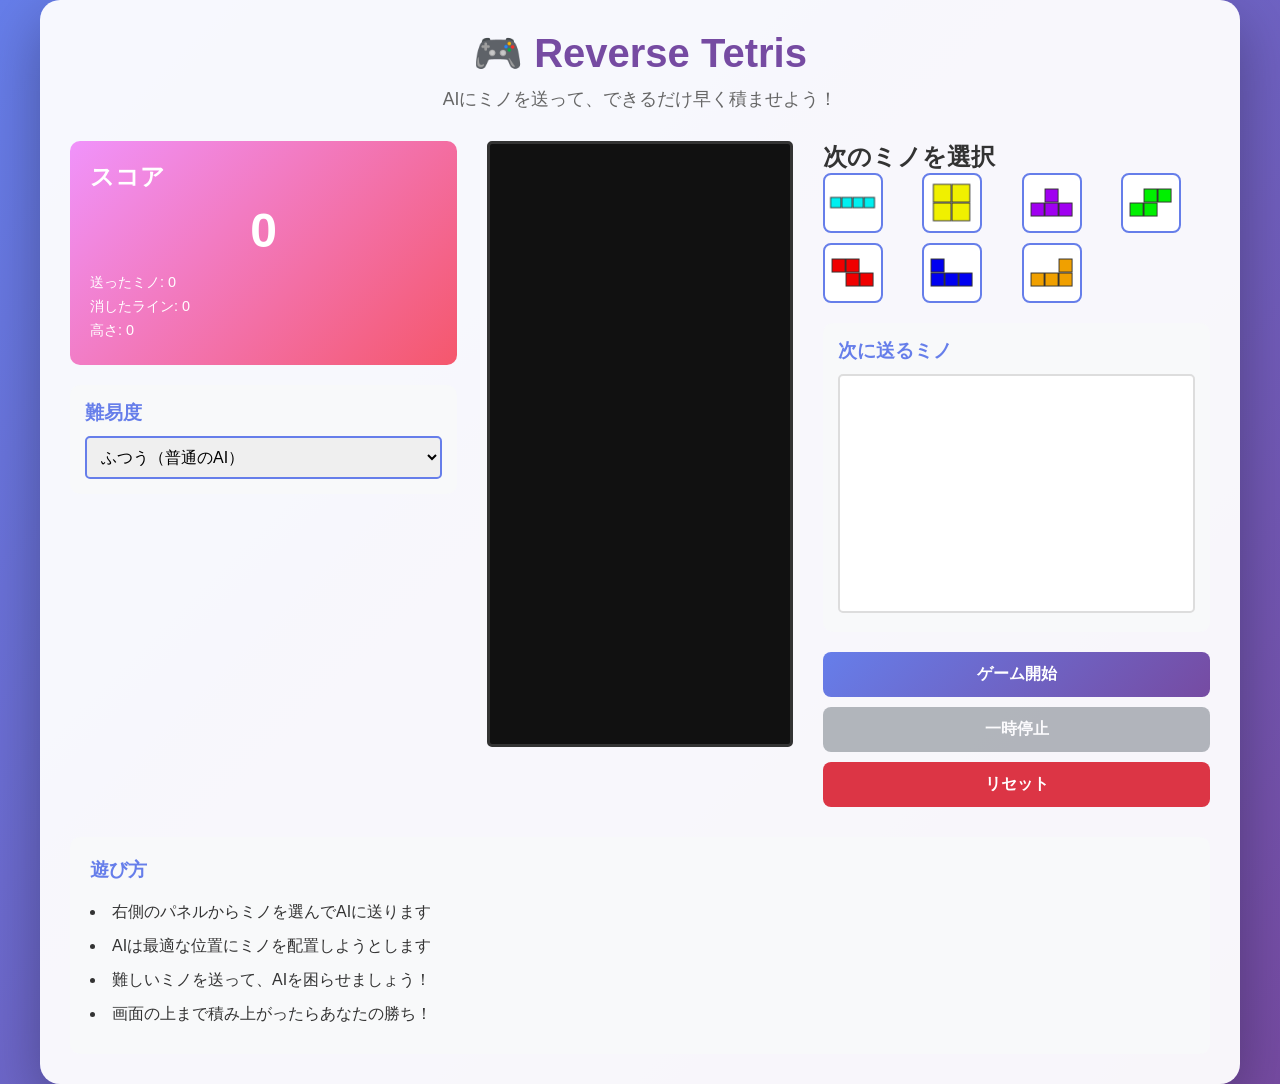
==== index.html @ d4513993 "Initial commit: Reverse Tetris game implementation - HTML/CSS layout with responsive design - Comple" ====
<!DOCTYPE html>
<html lang="ja">
<head>
    <meta charset="UTF-8">
    <meta name="viewport" content="width=device-width, initial-scale=1.0">
    <title>Reverse Tetris - AIを積ませろ！</title>
    <link rel="stylesheet" href="style.css">
</head>
<body>
    <div class="container">
        <h1>🎮 Reverse Tetris</h1>
        <p class="subtitle">AIにミノを送って、できるだけ早く積ませよう！</p>
        
        <div class="game-container">
            <div class="left-panel">
                <div class="score-board">
                    <h2>スコア</h2>
                    <div class="score" id="score">0</div>
                    <div class="stats">
                        <div>送ったミノ: <span id="pieces-sent">0</span></div>
                        <div>消したライン: <span id="lines-cleared">0</span></div>
                        <div>高さ: <span id="max-height">0</span></div>
                    </div>
                </div>
                
                <div class="difficulty">
                    <h3>難易度</h3>
                    <select id="difficulty">
                        <option value="easy">かんたん（弱いAI）</option>
                        <option value="normal" selected>ふつう（普通のAI）</option>
                        <option value="hard">むずかしい（強いAI）</option>
                    </select>
                </div>
            </div>
            
            <div class="center-panel">
                <canvas id="game-board" width="300" height="600"></canvas>
                <div class="game-status" id="game-status"></div>
            </div>
            
            <div class="right-panel">
                <h2>次のミノを選択</h2>
                <div class="piece-selector" id="piece-selector">
                    <!-- ミノ選択ボタンがここに生成される -->
                </div>
                <div class="next-queue">
                    <h3>次に送るミノ</h3>
                    <canvas id="next-piece" width="120" height="80"></canvas>
                </div>
                <div class="controls">
                    <button id="start-btn" class="btn btn-primary">ゲーム開始</button>
                    <button id="pause-btn" class="btn btn-secondary" disabled>一時停止</button>
                    <button id="reset-btn" class="btn btn-danger">リセット</button>
                </div>
            </div>
        </div>
        
        <div class="instructions">
            <h3>遊び方</h3>
            <ul>
                <li>右側のパネルからミノを選んでAIに送ります</li>
                <li>AIは最適な位置にミノを配置しようとします</li>
                <li>難しいミノを送って、AIを困らせましょう！</li>
                <li>画面の上まで積み上がったらあなたの勝ち！</li>
            </ul>
        </div>
    </div>
    
    <script src="tetris-ai.js"></script>
    <script src="game.js"></script>
</body>
</html>
---- style.css ----
* {
    margin: 0;
    padding: 0;
    box-sizing: border-box;
}

body {
    font-family: 'Segoe UI', Tahoma, Geneva, Verdana, sans-serif;
    background: linear-gradient(135deg, #667eea 0%, #764ba2 100%);
    min-height: 100vh;
    display: flex;
    justify-content: center;
    align-items: center;
    color: #333;
}

.container {
    background: rgba(255, 255, 255, 0.95);
    border-radius: 20px;
    padding: 30px;
    box-shadow: 0 20px 60px rgba(0, 0, 0, 0.3);
    max-width: 1200px;
    width: 95%;
}

h1 {
    text-align: center;
    color: #764ba2;
    margin-bottom: 10px;
    font-size: 2.5em;
}

.subtitle {
    text-align: center;
    color: #666;
    margin-bottom: 30px;
    font-size: 1.1em;
}

.game-container {
    display: flex;
    gap: 30px;
    margin-bottom: 30px;
    justify-content: center;
    flex-wrap: wrap;
}

.left-panel, .right-panel {
    flex: 1;
    min-width: 200px;
}

.center-panel {
    position: relative;
}

#game-board {
    border: 3px solid #333;
    background: #111;
    border-radius: 5px;
}

.score-board {
    background: linear-gradient(135deg, #f093fb 0%, #f5576c 100%);
    padding: 20px;
    border-radius: 10px;
    color: white;
    margin-bottom: 20px;
}

.score {
    font-size: 3em;
    font-weight: bold;
    text-align: center;
    margin: 10px 0;
}

.stats {
    margin-top: 15px;
}

.stats div {
    margin: 5px 0;
    font-size: 0.9em;
}

.difficulty {
    background: #f8f9fa;
    padding: 15px;
    border-radius: 10px;
}

.difficulty h3 {
    margin-bottom: 10px;
    color: #667eea;
}

.difficulty select {
    width: 100%;
    padding: 10px;
    border: 2px solid #667eea;
    border-radius: 5px;
    font-size: 1em;
    cursor: pointer;
}

.piece-selector {
    display: grid;
    grid-template-columns: repeat(4, 1fr);
    gap: 10px;
    margin-bottom: 20px;
}

.piece-btn {
    width: 60px;
    height: 60px;
    border: 2px solid #667eea;
    background: white;
    border-radius: 8px;
    cursor: pointer;
    transition: all 0.3s;
    position: relative;
}

.piece-btn:hover {
    transform: scale(1.1);
    background: #f0f0ff;
}

.piece-btn.selected {
    background: #667eea;
    border-color: #764ba2;
}

.piece-btn canvas {
    width: 100%;
    height: 100%;
}

.next-queue {
    background: #f8f9fa;
    padding: 15px;
    border-radius: 10px;
    margin-bottom: 20px;
}

.next-queue h3 {
    margin-bottom: 10px;
    color: #667eea;
}

#next-piece {
    background: white;
    border: 2px solid #ddd;
    border-radius: 5px;
    width: 100%;
}

.controls {
    display: flex;
    flex-direction: column;
    gap: 10px;
}

.btn {
    padding: 12px 20px;
    border: none;
    border-radius: 8px;
    font-size: 1em;
    cursor: pointer;
    transition: all 0.3s;
    font-weight: bold;
}

.btn-primary {
    background: linear-gradient(135deg, #667eea 0%, #764ba2 100%);
    color: white;
}

.btn-secondary {
    background: #6c757d;
    color: white;
}

.btn-danger {
    background: #dc3545;
    color: white;
}

.btn:hover:not(:disabled) {
    transform: translateY(-2px);
    box-shadow: 0 5px 15px rgba(0, 0, 0, 0.2);
}

.btn:disabled {
    opacity: 0.5;
    cursor: not-allowed;
}

.game-status {
    position: absolute;
    top: 50%;
    left: 50%;
    transform: translate(-50%, -50%);
    background: rgba(255, 255, 255, 0.95);
    padding: 30px;
    border-radius: 15px;
    text-align: center;
    display: none;
    box-shadow: 0 10px 30px rgba(0, 0, 0, 0.3);
}

.game-status.show {
    display: block;
}

.game-status h2 {
    color: #764ba2;
    margin-bottom: 15px;
}

.instructions {
    background: #f8f9fa;
    padding: 20px;
    border-radius: 10px;
}

.instructions h3 {
    color: #667eea;
    margin-bottom: 15px;
}

.instructions ul {
    list-style-position: inside;
    line-height: 1.8;
}

.instructions li {
    margin: 5px 0;
}

@media (max-width: 768px) {
    .game-container {
        flex-direction: column;
        align-items: center;
    }
    
    .left-panel, .right-panel {
        width: 100%;
        max-width: 400px;
    }
}
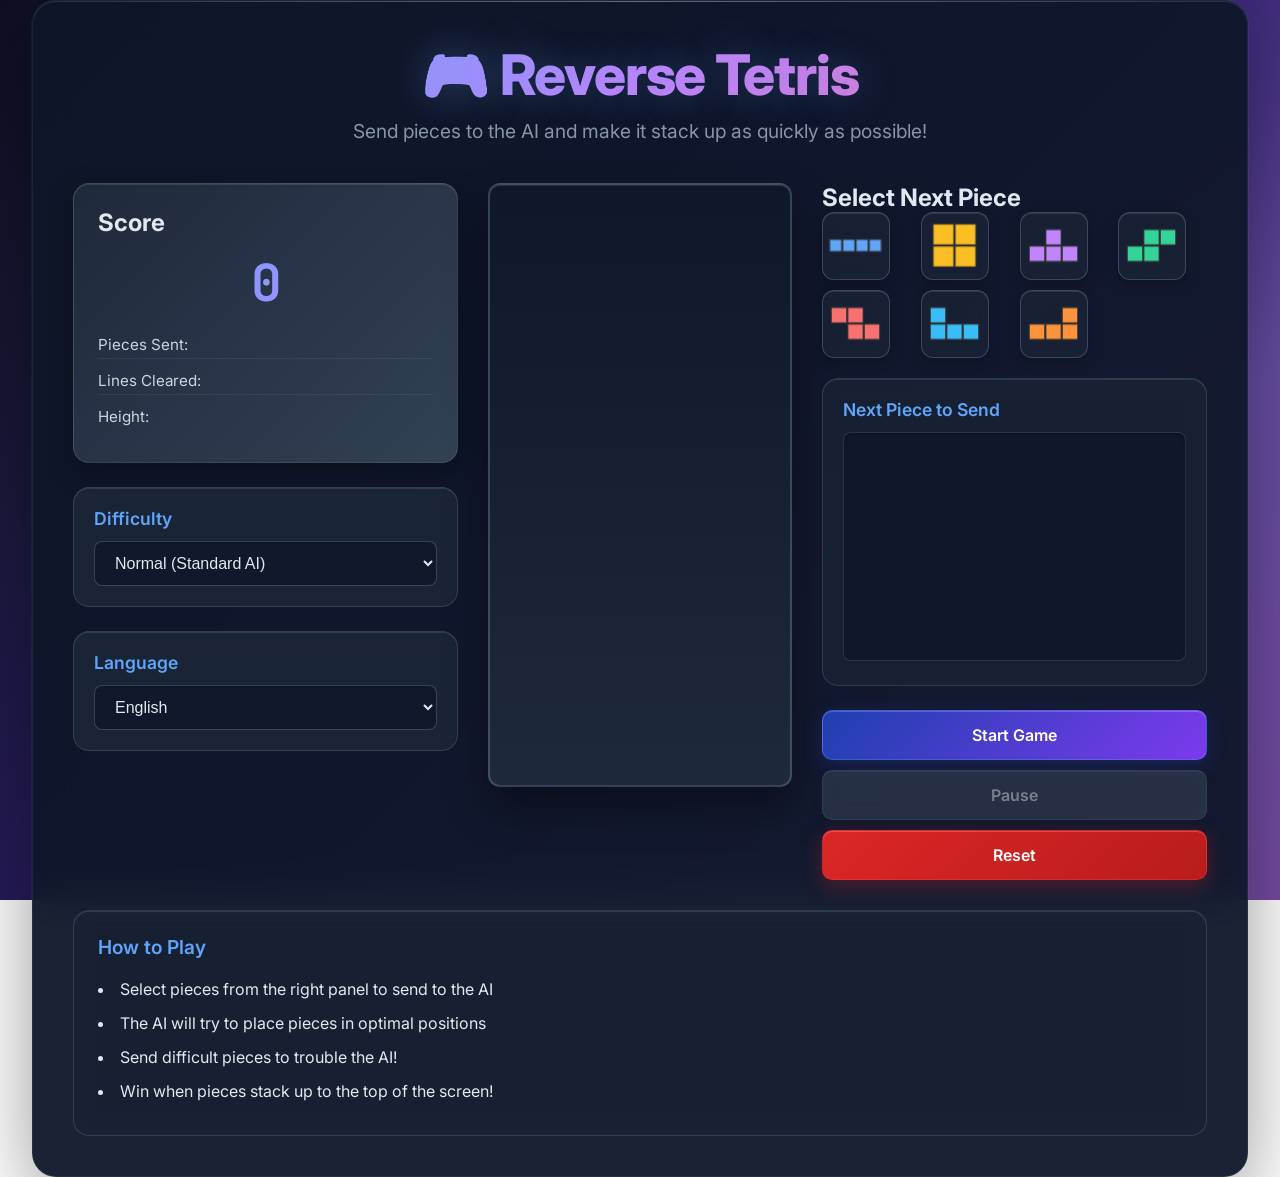
==== commit 135331ca: "Add complete multilingual support (English, Japanese, Chinese) - Implemented comprehensive translati" ====
--- a/index.html
+++ b/index.html
@@ -1,34 +1,43 @@
 <!DOCTYPE html>
-<html lang="ja">
+<html lang="en">
 <head>
     <meta charset="UTF-8">
     <meta name="viewport" content="width=device-width, initial-scale=1.0">
-    <title>Reverse Tetris - AIを積ませろ！</title>
+    <title>Reverse Tetris - Make the AI Stack Up!</title>
     <link rel="stylesheet" href="style.css">
 </head>
 <body>
     <div class="container">
-        <h1>🎮 Reverse Tetris</h1>
-        <p class="subtitle">AIにミノを送って、できるだけ早く積ませよう！</p>
+        <h1 id="page-title">🎮 Reverse Tetris</h1>
+        <p class="subtitle" id="page-subtitle">Send pieces to the AI and make it stack up as quickly as possible!</p>
         
         <div class="game-container">
             <div class="left-panel">
                 <div class="score-board">
-                    <h2>スコア</h2>
+                    <h2 id="score-label">Score</h2>
                     <div class="score" id="score">0</div>
                     <div class="stats">
-                        <div>送ったミノ: <span id="pieces-sent">0</span></div>
-                        <div>消したライン: <span id="lines-cleared">0</span></div>
-                        <div>高さ: <span id="max-height">0</span></div>
+                        <div id="pieces-sent-label">Pieces Sent: <span id="pieces-sent">0</span></div>
+                        <div id="lines-cleared-label">Lines Cleared: <span id="lines-cleared">0</span></div>
+                        <div id="height-label">Height: <span id="max-height">0</span></div>
                     </div>
                 </div>
                 
                 <div class="difficulty">
-                    <h3>難易度</h3>
+                    <h3 id="difficulty-label">Difficulty</h3>
                     <select id="difficulty">
-                        <option value="easy">かんたん（弱いAI）</option>
-                        <option value="normal" selected>ふつう（普通のAI）</option>
-                        <option value="hard">むずかしい（強いAI）</option>
+                        <option value="easy">Easy (Weak AI)</option>
+                        <option value="normal" selected>Normal (Standard AI)</option>
+                        <option value="hard">Hard (Strong AI)</option>
+                    </select>
+                </div>
+                
+                <div class="language-selector">
+                    <h3 id="language-label">Language</h3>
+                    <select id="language-select">
+                        <option value="en" selected>English</option>
+                        <option value="ja">日本語</option>
+                        <option value="zh">中文</option>
                     </select>
                 </div>
             </div>
@@ -39,33 +48,34 @@
             </div>
             
             <div class="right-panel">
-                <h2>次のミノを選択</h2>
+                <h2 id="select-piece-label">Select Next Piece</h2>
                 <div class="piece-selector" id="piece-selector">
                     <!-- ミノ選択ボタンがここに生成される -->
                 </div>
                 <div class="next-queue">
-                    <h3>次に送るミノ</h3>
+                    <h3 id="next-piece-label">Next Piece to Send</h3>
                     <canvas id="next-piece" width="120" height="80"></canvas>
                 </div>
                 <div class="controls">
-                    <button id="start-btn" class="btn btn-primary">ゲーム開始</button>
-                    <button id="pause-btn" class="btn btn-secondary" disabled>一時停止</button>
-                    <button id="reset-btn" class="btn btn-danger">リセット</button>
+                    <button id="start-btn" class="btn btn-primary">Start Game</button>
+                    <button id="pause-btn" class="btn btn-secondary" disabled>Pause</button>
+                    <button id="reset-btn" class="btn btn-danger">Reset</button>
                 </div>
             </div>
         </div>
         
         <div class="instructions">
-            <h3>遊び方</h3>
+            <h3 id="instructions-title">How to Play</h3>
             <ul>
-                <li>右側のパネルからミノを選んでAIに送ります</li>
-                <li>AIは最適な位置にミノを配置しようとします</li>
-                <li>難しいミノを送って、AIを困らせましょう！</li>
-                <li>画面の上まで積み上がったらあなたの勝ち！</li>
+                <li id="instruction1">Select pieces from the right panel to send to the AI</li>
+                <li id="instruction2">The AI will try to place pieces in optimal positions</li>
+                <li id="instruction3">Send difficult pieces to trouble the AI!</li>
+                <li id="instruction4">Win when pieces stack up to the top of the screen!</li>
             </ul>
         </div>
     </div>
     
+    <script src="translations.js"></script>
     <script src="tetris-ai.js"></script>
     <script src="game.js"></script>
 </body>
--- a/style.css
+++ b/style.css
@@ -1,3 +1,5 @@
+@import url('https://fonts.googleapis.com/css2?family=Inter:wght@300;400;500;600;700;800&family=JetBrains+Mono:wght@400;500&display=swap');
+
 * {
     margin: 0;
     padding: 0;
@@ -5,36 +7,75 @@
 }
 
 body {
-    font-family: 'Segoe UI', Tahoma, Geneva, Verdana, sans-serif;
-    background: linear-gradient(135deg, #667eea 0%, #764ba2 100%);
+    font-family: 'Inter', -apple-system, BlinkMacSystemFont, 'Segoe UI', sans-serif;
+    background: linear-gradient(135deg, #0f0f23 0%, #1a1a3e 25%, #2d1b69 50%, #654ea3 75%, #764ba2 100%);
+    background-attachment: fixed;
     min-height: 100vh;
     display: flex;
     justify-content: center;
     align-items: center;
-    color: #333;
+    color: #e2e8f0;
+    overflow-x: auto;
+    animation: backgroundShift 20s ease-in-out infinite;
+}
+
+@keyframes backgroundShift {
+    0%, 100% { background-position: 0% 50%; }
+    50% { background-position: 100% 50%; }
 }
 
 .container {
-    background: rgba(255, 255, 255, 0.95);
-    border-radius: 20px;
-    padding: 30px;
-    box-shadow: 0 20px 60px rgba(0, 0, 0, 0.3);
-    max-width: 1200px;
+    background: rgba(15, 23, 42, 0.95);
+    backdrop-filter: blur(20px);
+    border: 1px solid rgba(148, 163, 184, 0.1);
+    border-radius: 24px;
+    padding: 40px;
+    box-shadow: 
+        0 25px 80px rgba(0, 0, 0, 0.4),
+        0 0 0 1px rgba(255, 255, 255, 0.05),
+        inset 0 1px 0 rgba(255, 255, 255, 0.1);
+    max-width: 1300px;
     width: 95%;
+    position: relative;
+    overflow: hidden;
+}
+
+.container::before {
+    content: '';
+    position: absolute;
+    top: 0;
+    left: 0;
+    right: 0;
+    height: 1px;
+    background: linear-gradient(90deg, transparent, rgba(148, 163, 184, 0.5), transparent);
 }
 
 h1 {
     text-align: center;
-    color: #764ba2;
+    background: linear-gradient(135deg, #60a5fa 0%, #c084fc 50%, #f472b6 100%);
+    background-clip: text;
+    -webkit-background-clip: text;
+    -webkit-text-fill-color: transparent;
     margin-bottom: 10px;
-    font-size: 2.5em;
+    font-size: 3.5em;
+    font-weight: 800;
+    letter-spacing: -0.02em;
+    text-shadow: 0 0 40px rgba(96, 165, 250, 0.3);
+    animation: titleGlow 3s ease-in-out infinite alternate;
+}
+
+@keyframes titleGlow {
+    from { filter: drop-shadow(0 0 10px rgba(96, 165, 250, 0.5)); }
+    to { filter: drop-shadow(0 0 20px rgba(192, 132, 252, 0.7)); }
 }
 
 .subtitle {
     text-align: center;
-    color: #666;
-    margin-bottom: 30px;
-    font-size: 1.1em;
+    color: #94a3b8;
+    margin-bottom: 40px;
+    font-size: 1.2em;
+    font-weight: 400;
+    opacity: 0.9;
 }
 
 .game-container {
@@ -55,24 +96,76 @@
 }
 
 #game-board {
-    border: 3px solid #333;
-    background: #111;
-    border-radius: 5px;
+    border: 2px solid rgba(148, 163, 184, 0.3);
+    background: linear-gradient(180deg, #0f172a 0%, #1e293b 100%);
+    border-radius: 12px;
+    box-shadow: 
+        0 20px 40px rgba(0, 0, 0, 0.4),
+        inset 0 1px 0 rgba(255, 255, 255, 0.1);
+    position: relative;
+    overflow: hidden;
+}
+
+#game-board::before {
+    content: '';
+    position: absolute;
+    top: -2px;
+    left: -2px;
+    right: -2px;
+    bottom: -2px;
+    background: linear-gradient(45deg, #60a5fa, #c084fc, #f472b6, #60a5fa);
+    background-size: 400% 400%;
+    border-radius: 12px;
+    z-index: -1;
+    animation: borderGlow 3s ease infinite;
+}
+
+@keyframes borderGlow {
+    0%, 100% { background-position: 0% 50%; }
+    50% { background-position: 100% 50%; }
 }
 
 .score-board {
-    background: linear-gradient(135deg, #f093fb 0%, #f5576c 100%);
-    padding: 20px;
-    border-radius: 10px;
-    color: white;
-    margin-bottom: 20px;
+    background: linear-gradient(135deg, #1e293b 0%, #334155 100%);
+    border: 1px solid rgba(148, 163, 184, 0.2);
+    padding: 24px;
+    border-radius: 16px;
+    color: #e2e8f0;
+    margin-bottom: 24px;
+    position: relative;
+    overflow: hidden;
+    box-shadow: 
+        0 10px 30px rgba(0, 0, 0, 0.3),
+        inset 0 1px 0 rgba(255, 255, 255, 0.1);
+}
+
+.score-board::before {
+    content: '';
+    position: absolute;
+    top: 0;
+    left: -100%;
+    width: 100%;
+    height: 2px;
+    background: linear-gradient(90deg, transparent, #60a5fa, transparent);
+    animation: scoreboardShimmer 3s infinite;
+}
+
+@keyframes scoreboardShimmer {
+    0% { left: -100%; }
+    100% { left: 100%; }
 }
 
 .score {
-    font-size: 3em;
-    font-weight: bold;
+    font-size: 3.2em;
+    font-weight: 700;
     text-align: center;
-    margin: 10px 0;
+    margin: 12px 0;
+    background: linear-gradient(135deg, #60a5fa, #c084fc);
+    background-clip: text;
+    -webkit-background-clip: text;
+    -webkit-text-fill-color: transparent;
+    font-family: 'JetBrains Mono', monospace;
+    letter-spacing: -0.02em;
 }
 
 .stats {
@@ -80,28 +173,84 @@
 }
 
 .stats div {
-    margin: 5px 0;
-    font-size: 0.9em;
+    margin: 8px 0;
+    font-size: 0.95em;
+    padding: 4px 0;
+    border-bottom: 1px solid rgba(148, 163, 184, 0.1);
+    color: #cbd5e1;
+}
+
+.stats div:last-child {
+    border-bottom: none;
 }
 
 .difficulty {
-    background: #f8f9fa;
-    padding: 15px;
-    border-radius: 10px;
+    background: rgba(30, 41, 59, 0.8);
+    border: 1px solid rgba(148, 163, 184, 0.2);
+    padding: 20px;
+    border-radius: 16px;
+    backdrop-filter: blur(10px);
+    box-shadow: inset 0 1px 0 rgba(255, 255, 255, 0.1);
 }
 
 .difficulty h3 {
-    margin-bottom: 10px;
-    color: #667eea;
+    margin-bottom: 12px;
+    color: #60a5fa;
+    font-weight: 600;
+    font-size: 1.1em;
 }
 
 .difficulty select {
     width: 100%;
-    padding: 10px;
-    border: 2px solid #667eea;
-    border-radius: 5px;
+    padding: 12px 16px;
+    border: 1px solid rgba(148, 163, 184, 0.3);
+    border-radius: 8px;
     font-size: 1em;
     cursor: pointer;
+    background: rgba(15, 23, 42, 0.8);
+    color: #e2e8f0;
+    transition: all 0.2s ease;
+}
+
+.difficulty select:focus {
+    outline: none;
+    border-color: #60a5fa;
+    box-shadow: 0 0 0 3px rgba(96, 165, 250, 0.1);
+}
+
+.language-selector {
+    background: rgba(30, 41, 59, 0.8);
+    border: 1px solid rgba(148, 163, 184, 0.2);
+    padding: 20px;
+    border-radius: 16px;
+    backdrop-filter: blur(10px);
+    box-shadow: inset 0 1px 0 rgba(255, 255, 255, 0.1);
+    margin-top: 24px;
+}
+
+.language-selector h3 {
+    margin-bottom: 12px;
+    color: #60a5fa;
+    font-weight: 600;
+    font-size: 1.1em;
+}
+
+.language-selector select {
+    width: 100%;
+    padding: 12px 16px;
+    border: 1px solid rgba(148, 163, 184, 0.3);
+    border-radius: 8px;
+    font-size: 1em;
+    cursor: pointer;
+    background: rgba(15, 23, 42, 0.8);
+    color: #e2e8f0;
+    transition: all 0.2s ease;
+}
+
+.language-selector select:focus {
+    outline: none;
+    border-color: #60a5fa;
+    box-shadow: 0 0 0 3px rgba(96, 165, 250, 0.1);
 }
 
 .piece-selector {
@@ -112,48 +261,82 @@
 }
 
 .piece-btn {
-    width: 60px;
-    height: 60px;
-    border: 2px solid #667eea;
-    background: white;
+    width: 68px;
+    height: 68px;
+    border: 1px solid rgba(148, 163, 184, 0.3);
+    background: rgba(30, 41, 59, 0.6);
+    border-radius: 12px;
+    cursor: pointer;
+    transition: all 0.2s cubic-bezier(0.4, 0, 0.2, 1);
+    position: relative;
+    overflow: hidden;
+    backdrop-filter: blur(10px);
+    box-shadow: 
+        0 4px 12px rgba(0, 0, 0, 0.2),
+        inset 0 1px 0 rgba(255, 255, 255, 0.1);
+}
+
+.piece-btn::before {
+    content: '';
+    position: absolute;
+    top: 0;
+    left: 0;
+    right: 0;
+    bottom: 0;
+    background: linear-gradient(135deg, rgba(96, 165, 250, 0.1), rgba(192, 132, 252, 0.1));
+    opacity: 0;
+    transition: opacity 0.2s ease;
+}
+
+.piece-btn:hover {
+    transform: scale(1.05) translateY(-2px);
+    border-color: #60a5fa;
+    box-shadow: 
+        0 8px 25px rgba(96, 165, 250, 0.2),
+        0 4px 12px rgba(0, 0, 0, 0.3);
+}
+
+.piece-btn:hover::before {
+    opacity: 1;
+}
+
+.piece-btn.selected {
+    background: linear-gradient(135deg, #1e40af, #7c3aed);
+    border-color: #60a5fa;
+    box-shadow: 
+        0 0 20px rgba(96, 165, 250, 0.4),
+        0 8px 25px rgba(0, 0, 0, 0.3);
+    transform: scale(1.02);
+}
+
+.piece-btn canvas {
+    width: 100%;
+    height: 100%;
+}
+
+.next-queue {
+    background: rgba(30, 41, 59, 0.6);
+    border: 1px solid rgba(148, 163, 184, 0.2);
+    padding: 20px;
+    border-radius: 16px;
+    margin-bottom: 24px;
+    backdrop-filter: blur(10px);
+    box-shadow: inset 0 1px 0 rgba(255, 255, 255, 0.1);
+}
+
+.next-queue h3 {
+    margin-bottom: 12px;
+    color: #60a5fa;
+    font-weight: 600;
+    font-size: 1.1em;
+}
+
+#next-piece {
+    background: rgba(15, 23, 42, 0.8);
+    border: 1px solid rgba(148, 163, 184, 0.2);
     border-radius: 8px;
-    cursor: pointer;
-    transition: all 0.3s;
-    position: relative;
-}
-
-.piece-btn:hover {
-    transform: scale(1.1);
-    background: #f0f0ff;
-}
-
-.piece-btn.selected {
-    background: #667eea;
-    border-color: #764ba2;
-}
-
-.piece-btn canvas {
-    width: 100%;
-    height: 100%;
-}
-
-.next-queue {
-    background: #f8f9fa;
-    padding: 15px;
-    border-radius: 10px;
-    margin-bottom: 20px;
-}
-
-.next-queue h3 {
-    margin-bottom: 10px;
-    color: #667eea;
-}
-
-#next-piece {
-    background: white;
-    border: 2px solid #ddd;
-    border-radius: 5px;
-    width: 100%;
+    width: 100%;
+    box-shadow: inset 0 2px 4px rgba(0, 0, 0, 0.2);
 }
 
 .controls {
@@ -163,33 +346,70 @@
 }
 
 .btn {
-    padding: 12px 20px;
-    border: none;
-    border-radius: 8px;
+    padding: 14px 24px;
+    border: 1px solid transparent;
+    border-radius: 10px;
     font-size: 1em;
     cursor: pointer;
-    transition: all 0.3s;
-    font-weight: bold;
+    transition: all 0.2s cubic-bezier(0.4, 0, 0.2, 1);
+    font-weight: 600;
+    font-family: 'Inter', sans-serif;
+    position: relative;
+    overflow: hidden;
+    backdrop-filter: blur(10px);
+}
+
+.btn::before {
+    content: '';
+    position: absolute;
+    top: 0;
+    left: -100%;
+    width: 100%;
+    height: 100%;
+    background: linear-gradient(90deg, transparent, rgba(255, 255, 255, 0.1), transparent);
+    transition: left 0.6s ease;
+}
+
+.btn:hover::before {
+    left: 100%;
 }
 
 .btn-primary {
-    background: linear-gradient(135deg, #667eea 0%, #764ba2 100%);
+    background: linear-gradient(135deg, #1e40af 0%, #7c3aed 100%);
     color: white;
+    border-color: rgba(96, 165, 250, 0.3);
+    box-shadow: 
+        0 6px 20px rgba(30, 64, 175, 0.3),
+        inset 0 1px 0 rgba(255, 255, 255, 0.2);
 }
 
 .btn-secondary {
-    background: #6c757d;
+    background: rgba(71, 85, 105, 0.8);
+    color: #e2e8f0;
+    border-color: rgba(148, 163, 184, 0.3);
+    box-shadow: 
+        0 4px 12px rgba(0, 0, 0, 0.2),
+        inset 0 1px 0 rgba(255, 255, 255, 0.1);
+}
+
+.btn-danger {
+    background: linear-gradient(135deg, #dc2626 0%, #b91c1c 100%);
     color: white;
-}
-
-.btn-danger {
-    background: #dc3545;
-    color: white;
+    border-color: rgba(239, 68, 68, 0.3);
+    box-shadow: 
+        0 6px 20px rgba(220, 38, 38, 0.3),
+        inset 0 1px 0 rgba(255, 255, 255, 0.2);
 }
 
 .btn:hover:not(:disabled) {
     transform: translateY(-2px);
-    box-shadow: 0 5px 15px rgba(0, 0, 0, 0.2);
+    box-shadow: 0 8px 25px rgba(0, 0, 0, 0.3);
+    filter: brightness(1.1);
+}
+
+.btn:active:not(:disabled) {
+    transform: translateY(-1px);
+    transition-duration: 0.1s;
 }
 
 .btn:disabled {
@@ -202,12 +422,29 @@
     top: 50%;
     left: 50%;
     transform: translate(-50%, -50%);
-    background: rgba(255, 255, 255, 0.95);
-    padding: 30px;
-    border-radius: 15px;
+    background: rgba(15, 23, 42, 0.95);
+    border: 1px solid rgba(148, 163, 184, 0.3);
+    padding: 40px;
+    border-radius: 20px;
     text-align: center;
     display: none;
-    box-shadow: 0 10px 30px rgba(0, 0, 0, 0.3);
+    box-shadow: 
+        0 25px 60px rgba(0, 0, 0, 0.4),
+        inset 0 1px 0 rgba(255, 255, 255, 0.1);
+    backdrop-filter: blur(20px);
+    color: #e2e8f0;
+    animation: gameStatusSlide 0.3s ease-out;
+}
+
+@keyframes gameStatusSlide {
+    from {
+        opacity: 0;
+        transform: translate(-50%, -60%);
+    }
+    to {
+        opacity: 1;
+        transform: translate(-50%, -50%);
+    }
 }
 
 .game-status.show {
@@ -215,19 +452,29 @@
 }
 
 .game-status h2 {
-    color: #764ba2;
-    margin-bottom: 15px;
+    background: linear-gradient(135deg, #60a5fa, #c084fc);
+    background-clip: text;
+    -webkit-background-clip: text;
+    -webkit-text-fill-color: transparent;
+    margin-bottom: 20px;
+    font-size: 2em;
+    font-weight: 700;
 }
 
 .instructions {
-    background: #f8f9fa;
-    padding: 20px;
-    border-radius: 10px;
+    background: rgba(30, 41, 59, 0.6);
+    border: 1px solid rgba(148, 163, 184, 0.2);
+    padding: 24px;
+    border-radius: 16px;
+    backdrop-filter: blur(10px);
+    box-shadow: inset 0 1px 0 rgba(255, 255, 255, 0.1);
 }
 
 .instructions h3 {
-    color: #667eea;
-    margin-bottom: 15px;
+    color: #60a5fa;
+    margin-bottom: 16px;
+    font-weight: 600;
+    font-size: 1.2em;
 }
 
 .instructions ul {
